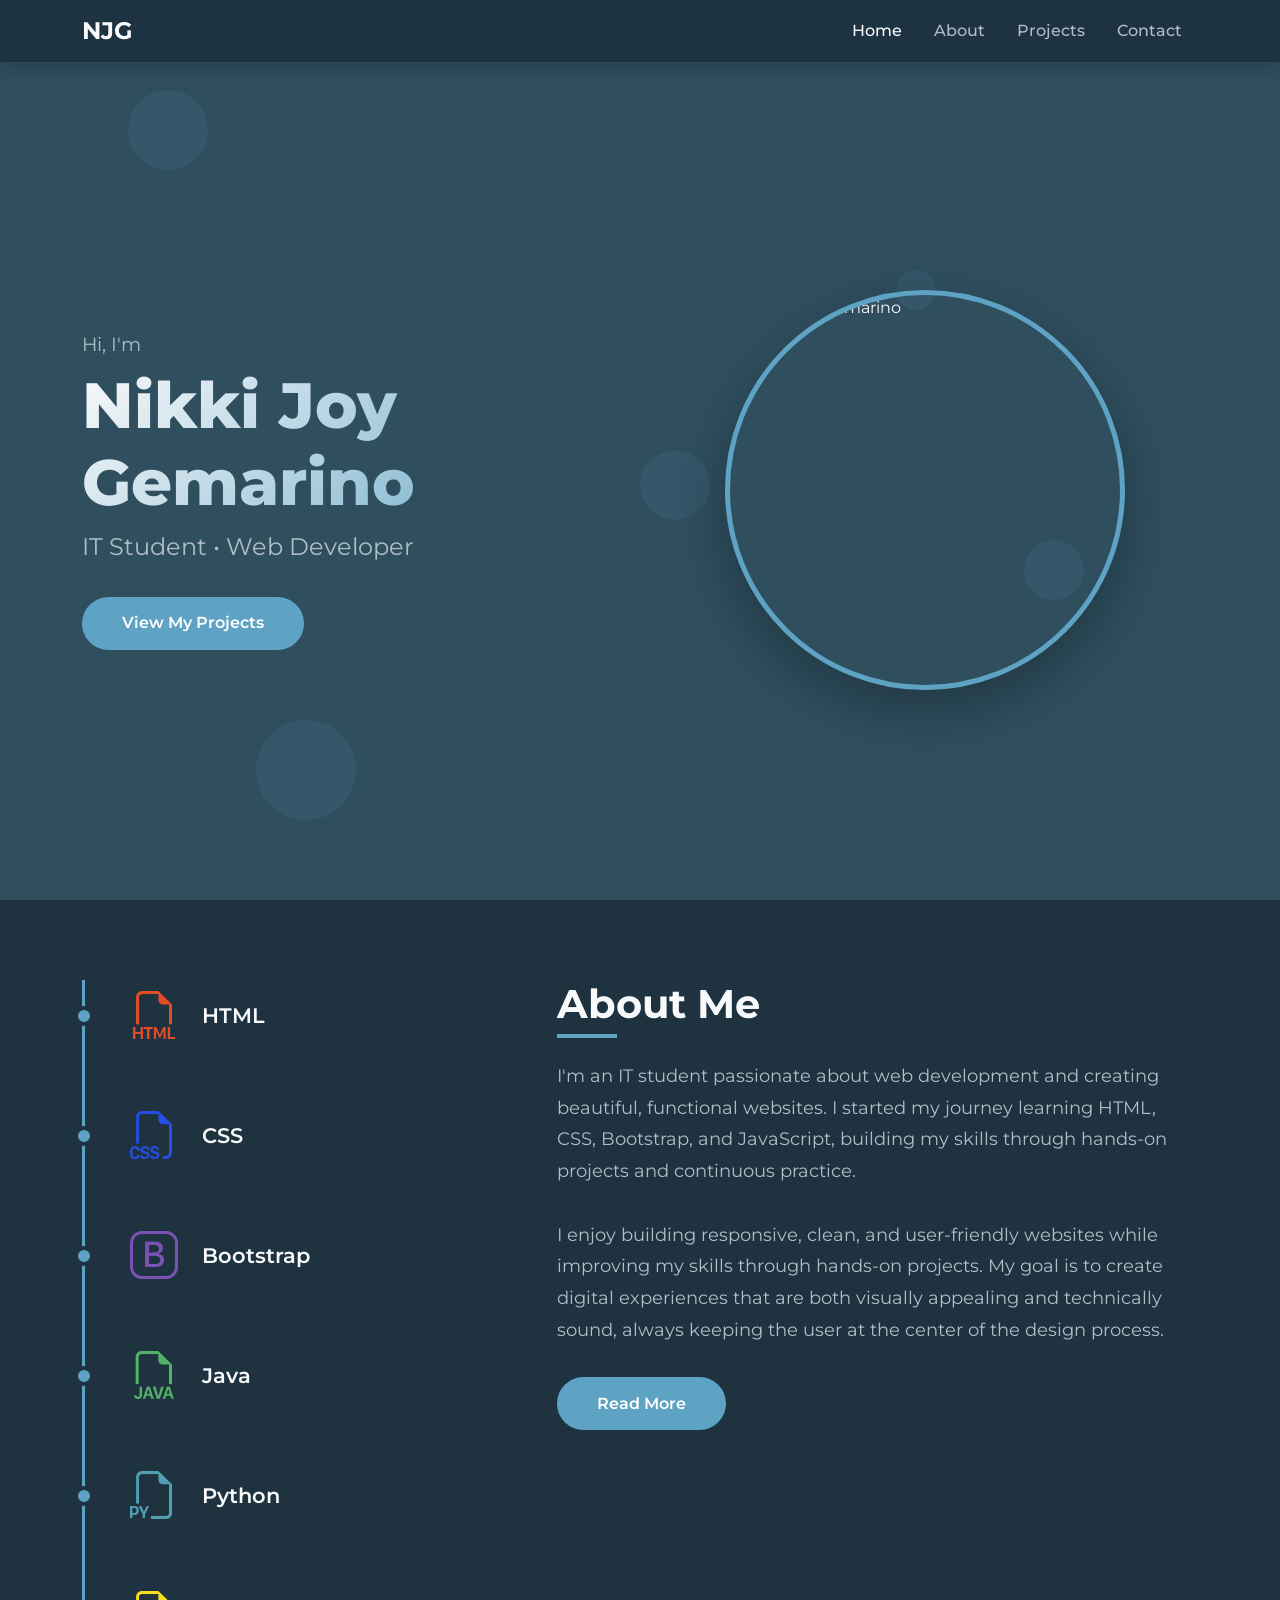
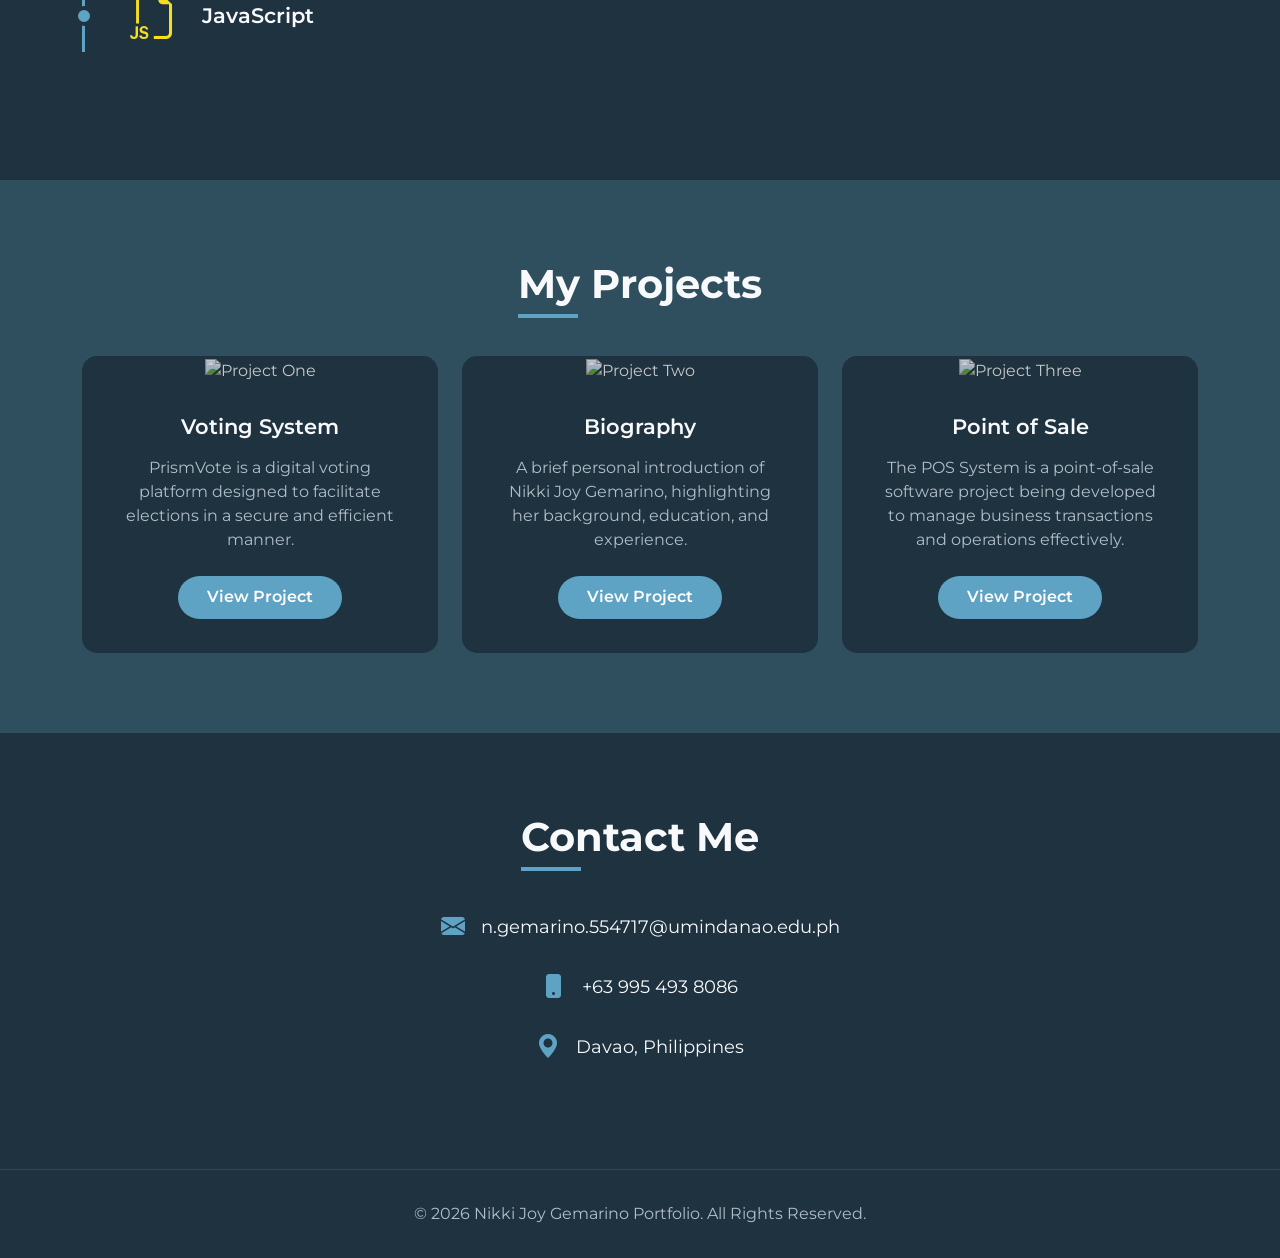
==== index.html @ 2eb65bba "Rename the file" ====
<!doctype html>
<html lang="en">
<head>
  <meta charset="utf-8">
  <meta name="viewport" content="width=device-width, initial-scale=1">
  <title>Nikki | Portfolio</title>

  <!-- Bootstrap -->
  <link href="https://cdn.jsdelivr.net/npm/bootstrap@5.3.8/dist/css/bootstrap.min.css" rel="stylesheet">
  <script defer src="https://cdn.jsdelivr.net/npm/bootstrap@5.3.8/dist/js/bootstrap.bundle.min.js"></script>

  <!-- Icons -->
  <link href="https://cdn.jsdelivr.net/npm/bootstrap-icons/font/bootstrap-icons.css" rel="stylesheet">
  
  <!-- Google Fonts -->
  <link rel="preconnect" href="https://fonts.googleapis.com">
  <link rel="preconnect" href="https://fonts.gstatic.com" crossorigin>
  <link href="https://fonts.googleapis.com/css2?family=Montserrat:wght@300;400;500;600;700;800&display=swap" rel="stylesheet">

  <!-- Custom CSS -->
  <link href="style.css" rel="stylesheet">

</head>
<body data-bs-spy="scroll" data-bs-target="#navMenu">

<!-- Background Animation -->
<div class="bg-animation">
  <div class="particle"></div>
  <div class="particle"></div>
  <div class="particle"></div>
  <div class="particle"></div>
  <div class="particle"></div>
</div>

<!-- NAVBAR -->
<nav class="navbar navbar-expand-lg navbar-dark fixed-top shadow" id="navMenu">
  <div class="container">
    <a class="navbar-brand fw-bold" href="#">NJG</a>

    <button class="navbar-toggler" type="button" data-bs-toggle="collapse" data-bs-target="#navMenuContent">
      <span class="navbar-toggler-icon"></span>
    </button>

    <div class="collapse navbar-collapse" id="navMenuContent">
      <ul class="navbar-nav ms-auto ">
        <li class="nav-item"><a class="nav-link" href="#home">Home</a></li>
        <li class="nav-item"><a class="nav-link" href="#about">About</a></li>
        <li class="nav-item"><a class="nav-link" href="#projects">Projects</a></li>
        <li class="nav-item"><a class="nav-link" href="#contact">Contact</a></li>
      </ul>
    </div>
  </div>
</nav>

<!-- HERO -->
<section id="home">
  <div class="container">
    <div class="row align-items-center">
      <div class="col-lg-6">
        <div class="hero-content">
          <p class="hero-greeting">Hi, I'm</p>
          <h1 class="hero-name">Nikki Joy Gemarino</h1>
          <p class="hero-title">IT Student • Web Developer</p>
          <a href="#projects" class="btn-custom">View My Projects</a>
        </div>
      </div>
      
      <div class="col-lg-6">
        <div class="profile-wrapper">
          <div class="profile-circle">
            <img src="https://learn-ap-southeast-1-prod-fleet02-xythos.content.blackboardcdn.com/6233468e83ad4/39639010?X-Blackboard-S3-Bucket=learn-ap-southeast-1-prod-fleet02-xythos&X-Blackboard-Expiration=1769623200000&X-Blackboard-Signature=%2B4l4igHMMms1GkfUq8K%2BusmxN7fgnIKxs97R7xv%2BhDA%3D&X-Blackboard-Client-Id=525556&X-Blackboard-S3-Region=ap-southeast-1&response-cache-control=private%2C%20max-age%3D21600&response-content-disposition=inline%3B%20filename%2A%3DUTF-8%27%27IMG_4154.jpeg&response-content-type=image%2Fjpeg&X-Amz-Security-Token=IQoJb3JpZ2luX2VjEKP%2F%2F%2F%2F%2F%2F%2F%2F%2F%2FwEaDmFwLXNvdXRoZWFzdC0xIkcwRQIgBCYXW36kNBpGkzFs9xh52zS1irMYRmY0125n3VSyLV4CIQCKD7Gx3OWaC9a594k3XShhMOBL4tq4uD37JYNU0U0GsCrCBQhsEAQaDDYzNTU2NzkyNDE4MyIMNTBemojm2w6F%2B4ygKp8FY%2BtdoU%2BTtRRd%2B9PbSErAC99tX12b26%2B%2FMj8WmpdVsDYxFUSdi%2B%2BjC%2FLHzDwPbQ6FpcLWR7cUszIkXG2ynaXH%2BxMxp%2FG9355EgiRJNpNJs5A56qVloWHvKl1NephiWa8oWiZYoHaqpzytpw2hxjkcxABwYE32DZARJfTS24NNesI%2FxST%2FTVy7ys%2F33rJJGwWpMpCY2LgVS3JoHP2q%2BVQ5d19%2FdOcKn9G64oaBNdM%2FamQq%2F%2FO7NBKAYli339q868nKdgj39cZjWjEYNoujlsXzrfCeJzrr1zKMjmyNbvFWBULYCkxnS5NFUbgxg%2FFdw8LstjFfHwb2YMUFZFhXqw9Ih3gzRR%2F2Fo08aEy8tA7FMEv1dKcz%2FhEzDrqQi23p%2BNuPp4RPwjfsCKDFrh1UsrcEqiJ0W7kEvQ2ivxMjOy1AZpbXIfTFTmHISAqvO0y8QDJXdOAkzf2p8N22Doe7oEgJPcdmV%2F7920yEhfSDRM809CcB4ve%2BtS1tiqoAcV7Uf3KfmOEzh4SGhtEh7g87d6dVr2qaNxjNn9aGwALGClhi4akjHX9Gy2wnKcdRY5OZwoRIdZ4ZFmF3Iq7ShX4nDDliM%2BF6b1WIYsx1i8P6OSByAL0CmUoRxf4PXZv%2BG%2BVKcIpfysP8pj0CgdQDbfgDoPYdyxpG849wMlmJX4%2Bqr8c142S3bcM9MK%2FRUESmuLM26AenBMq8QRGtcuW4sJVCg47tonYQeQKZaHlJ9nu01cIbQWtXHmEVjKMl6WGecCQ%2Fbb9FRGaXS6IcxjJykGQs3SA0OQQdEJz98GeAy9NQRRG2dyZVH1dJ5kd0zjNBrrSTbpWw5COISwSHRqhZYbVMllWTQB2gmMbU%2BO%2BWf7MQnDkZdbEuyj4lTApz5XZr0h%2Biv6ww7eHnywY6sQEvJIK%2BsU%2F8UxCZ%2F3j7vNUKdbHWPJ4igRwgZqaiiy14KRiSCkCPN%2B0VgNwiry%2BC03ZwpLYb%2BbUoUhxKvsMFVXSV0Qfhm0Ks1YTu7lI0AdTtJuV5tdjt07BsGydUgLpVpJtfvErl7BfYnG4N8%2BfifbQteLWXH5h6iCkTwEiMOOLlhLVoMl8gCOrOlis117cFZD7OT75DMe7MMzEbz%2FsQe0JJXBxjJ%2FGr9SEcx2I9mORflbo%3D&X-Amz-Algorithm=AWS4-HMAC-SHA256&X-Amz-Date=20260128T120000Z&X-Amz-SignedHeaders=host&X-Amz-Expires=21600&X-Amz-Credential=ASIAZH6WM4PL32W5HGU5%2F20260128%2Fap-southeast-1%2Fs3%2Faws4_request&X-Amz-Signature=5d0a7135dc58b1d2e4187230375ead0e132be303cd3e54fbffc3867d4baa67be" alt="Nikki Joy Gemarino">
          </div>
        </div>
      </div>
    </div>
  </div>
</section>

<!-- ABOUT -->
<section id="about">
  <div class="container">
    <div class="row">
      <div class="col-lg-5 mb-5 mb-lg-0">
        <div class="skills-timeline">
          <div class="timeline-line"></div>
          
          <div class="skill-item">
            <div class="skill-dot"></div>
            <i class="bi bi-filetype-html skill-icon" style="color: #e34c26;"></i>
            <div class="skill-info">
              <h5>HTML</h5>
            </div>
          </div>
          
          <div class="skill-item">
            <div class="skill-dot"></div>
            <i class="bi bi-filetype-css skill-icon" style="color: #264de4;"></i>
            <div class="skill-info">
              <h5>CSS</h5>
            </div>
          </div>
          
          <div class="skill-item">
            <div class="skill-dot"></div>
            <i class="bi bi-bootstrap skill-icon" style="color: #7952b3;"></i>
            <div class="skill-info">
              <h5>Bootstrap</h5>
            </div>
          </div>

          <div class="skill-item">
            <div class="skill-dot"></div>
            <i class="bi bi-filetype-java skill-icon" style="color: #52b367;"></i>
            <div class="skill-info">
              <h5>Java</h5>
            </div>
          </div>

          <div class="skill-item">
            <div class="skill-dot"></div>
            <i class="bi bi-filetype-py skill-icon" style="color: #529eb3;"></i>
            <div class="skill-info">
              <h5>Python</h5>
            </div>
          </div>
          
          <div class="skill-item">
            <div class="skill-dot"></div>
            <i class="bi bi-filetype-js skill-icon" style="color: #f7df1e;"></i>
            <div class="skill-info">
              <h5>JavaScript</h5>
            </div>
          </div>
        </div>
      </div>
      
      <div class="col-lg-7">
        <h2 class="section-title">About Me</h2>
        <p class="about-text">
          I'm an IT student passionate about web development and creating beautiful, functional websites. 
          I started my journey learning HTML, CSS, Bootstrap, and JavaScript, building my skills through 
          hands-on projects and continuous practice.
        </p>
        <p class="about-text">
          I enjoy building responsive, clean, and user-friendly websites while improving my skills 
          through hands-on projects. My goal is to create digital experiences that are both visually 
          appealing and technically sound, always keeping the user at the center of the design process.
        </p>
        <a href="Biography.html" class="btn-custom">Read More</a>
      </div>
    </div>
  </div>
</section>

<!-- PROJECTS -->
<section id="projects">
  <div class="container text-center">
    <h2 class="section-title mb-5">My Projects</h2>

    <div class="row g-4">
      <div class="col-md-4">
        <div class="project-card">
          <img src="https://tse4.mm.bing.net/th/id/OIP.7CyRllsdij2WZV-hFSzbAwHaEK?w=1280&h=720&rs=1&pid=ImgDetMain&o=7&rm=3" class="card-img-top" alt="Project One">
          <div class="card-body">
            <h5 class="card-title">Voting System</h5>
            <p class="card-text">PrismVote is a digital voting platform designed to facilitate elections in a secure and efficient manner.</p>
            <a href="#" class="btn-project">View Project</a>
          </div>
        </div>
      </div>

      <div class="col-md-4">
        <div class="project-card">
          <img src="https://blog-cdn.reedsy.com/directories/admin/content_upgrade/125/large_31587190a517b31ea056c8135518027a.jpg" class="card-img-top" alt="Project Two">
          <div class="card-body">
            <h5 class="card-title">Biography</h5>
            <p class="card-text">A brief personal introduction of Nikki Joy Gemarino, highlighting her background, education, and experience.</p>
            <a href="#" class="btn-project">View Project</a>
          </div>
        </div>
      </div>

      <div class="col-md-4">
        <div class="project-card">
          <img src="https://venture-lab.org/wp-content/uploads/2019/12/Best-POS-point-of-sale-software.png" class="card-img-top" alt="Project Three">
          <div class="card-body">
            <h5 class="card-title">Point of Sale</h5>
            <p class="card-text">The POS System is a point-of-sale software project being developed to manage business transactions and operations effectively.</p>
            <a href="#" class="btn-project">View Project</a>
          </div>
        </div>
      </div>
    </div>
  </div>
</section>

<!-- CONTACT -->
<section id="contact">
  <div class="container text-center">
    <h2 class="section-title mb-5">Contact Me</h2>
    
    <div class="contact-item">
      <i class="bi bi-envelope-fill"></i>
      <span>n.gemarino.554717@umindanao.edu.ph</span>
    </div>
    
    <div class="contact-item">
      <i class="bi bi-phone-fill"></i>
      <span>+63 995 493 8086</span>
    </div>
    
    <div class="contact-item">
      <i class="bi bi-geo-alt-fill"></i>
      <span>Davao, Philippines</span>
    </div>
  </div>
</section>

<!-- FOOTER -->
<footer>
  <p class="mb-0">© 2026 Nikki Joy Gemarino Portfolio. All Rights Reserved.</p>
</footer>

<script>
  // Smooth scroll for anchor links
  document.querySelectorAll('a[href^="#"]').forEach(anchor => {
    anchor.addEventListener('click', function (e) {
      e.preventDefault();
      const target = document.querySelector(this.getAttribute('href'));
      if (target) {
        const offsetTop = target.offsetTop - 70;
        window.scrollTo({
          top: offsetTop,
          behavior: 'smooth'
        });
      }
    });
  });

  // Active nav link on scroll
  window.addEventListener('scroll', () => {
    let current = '';
    const sections = document.querySelectorAll('section');
    const navLinks = document.querySelectorAll('.nav-link');

    sections.forEach(section => {
      const sectionTop = section.offsetTop;
      if (scrollY >= (sectionTop - 100)) {
        current = section.getAttribute('id');
      }
    });

    navLinks.forEach(link => {
      link.classList.remove('active');
      if (link.getAttribute('href').slice(1) === current) {
        link.classList.add('active');
      }
    });
  });
</script>

</body>
</html>
---- style.css ----
/* ==========================================
   PORTFOLIO STYLES
   ========================================== */

/* CSS Variables */
:root {
  --slategray: #2f4f5f;
  --slategray-light: #3d6378;
  --slategray-dark: #1e3240;
  --accent: #5fa3c4;
  --text-light: #f8f9fa;
  --text-muted: #b0bec5;
}

/* Reset & Base Styles */
* {
  margin: 0;
  padding: 0;
  box-sizing: border-box;
}

body {
  font-family: 'Montserrat', sans-serif;
  background: var(--slategray);
  color: var(--text-light);
  overflow-x: hidden;
}

html {
  scroll-behavior: smooth;
}

/* ==========================================
   ANIMATED BACKGROUND
   ========================================== */

.bg-animation {
  position: fixed;
  top: 0;
  left: 0;
  width: 100%;
  height: 100%;
  z-index: 0;
  pointer-events: none;
  overflow: hidden;
}

.particle {
  position: absolute;
  background: rgba(95, 163, 196, 0.1);
  border-radius: 50%;
  animation: float 15s infinite ease-in-out;
}

.particle:nth-child(1) { 
  width: 80px; 
  height: 80px; 
  top: 10%; 
  left: 10%; 
  animation-delay: 0s; 
}

.particle:nth-child(2) { 
  width: 60px; 
  height: 60px; 
  top: 60%; 
  left: 80%; 
  animation-delay: 2s; 
}

.particle:nth-child(3) { 
  width: 100px; 
  height: 100px; 
  top: 80%; 
  left: 20%; 
  animation-delay: 4s; 
}

.particle:nth-child(4) { 
  width: 40px; 
  height: 40px; 
  top: 30%; 
  left: 70%; 
  animation-delay: 1s; 
}

.particle:nth-child(5) { 
  width: 70px; 
  height: 70px; 
  top: 50%; 
  left: 50%; 
  animation-delay: 3s; 
}

@keyframes float {
  0%, 100% { 
    transform: translateY(0) rotate(0deg); 
  }
  50% { 
    transform: translateY(-50px) rotate(180deg); 
  }
}

/* ==========================================
   NAVBAR
   ========================================== */

.navbar {
  background: rgba(30, 50, 64, 0.95) !important;
  backdrop-filter: blur(10px);
  border-bottom: 1px solid rgba(255, 255, 255, 0.1);
  transition: all 0.3s ease;
  z-index: 1000;
}

.navbar-brand {
  font-weight: 700;
  font-size: 1.5rem;
  color: var(--text-light) !important;
  transition: transform 0.3s ease;
}

.navbar-brand:hover {
  transform: scale(1.05);
}

.nav-link {
  color: var(--text-muted) !important;
  font-weight: 500;
  margin: 0 0.5rem;
  transition: all 0.3s ease;
  position: relative;
}

.nav-link:hover,
.nav-link.active {
  color: var(--text-light) !important;
}

.nav-link::after {
  content: '';
  position: absolute;
  bottom: -5px;
  left: 50%;
  transform: translateX(-50%) scaleX(0);
  width: 30px;
  height: 2px;
  background: var(--accent);
  transition: transform 0.3s ease;
}

.nav-link:hover::after {
  transform: translateX(-50%) scaleX(1);
}

/* ==========================================
   HERO SECTION
   ========================================== */

#home {
  min-height: 100vh;
  display: flex;
  align-items: center;
  position: relative;
  padding-top: 80px;
}

.hero-content {
  position: relative;
  z-index: 2;
  animation: fadeInLeft 1s ease;
}

.hero-greeting {
  font-size: 1.2rem;
  color: var(--text-muted);
  margin-bottom: 0.5rem;
  font-weight: 400;
}

.hero-name {
  font-size: 4rem;
  font-weight: 800;
  margin-bottom: 0.5rem;
  background: linear-gradient(135deg, var(--text-light) 0%, var(--accent) 100%);
  -webkit-background-clip: text;
  -webkit-text-fill-color: transparent;
  background-clip: text;
}

.hero-title {
  font-size: 1.5rem;
  color: var(--text-muted);
  margin-bottom: 2rem;
  font-weight: 400;
}

.btn-custom {
  background: var(--accent);
  color: white;
  padding: 0.9rem 2.5rem;
  border: none;
  font-weight: 600;
  transition: all 0.3s ease;
  border-radius: 50px;
  text-decoration: none;
  display: inline-block;
}

.btn-custom:hover {
  background: var(--slategray-light);
  transform: translateY(-3px);
  box-shadow: 0 10px 25px rgba(95, 163, 196, 0.3);
  color: white;
}

/* Profile Image Circle */
.profile-wrapper {
  position: relative;
  animation: fadeInRight 1s ease;
  display: flex;
  justify-content: center;
  align-items: center;
}

.profile-circle {
  width: 400px;
  height: 400px;
  border-radius: 50%;
  overflow: hidden;
  position: relative;
  border: 5px solid var(--accent);
  box-shadow: 0 20px 60px rgba(0, 0, 0, 0.3);
  animation: pulse 3s infinite ease-in-out;
}

.profile-circle img {
  width: 100%;
  height: 100%;
  object-fit: cover;
  transition: transform 0.5s ease;
}

.profile-circle:hover img {
  transform: scale(1.1);
}

@keyframes pulse {
  0%, 100% { 
    box-shadow: 0 20px 60px rgba(95, 163, 196, 0.3); 
  }
  50% { 
    box-shadow: 0 20px 80px rgba(95, 163, 196, 0.5); 
  }
}

/* ==========================================
   ABOUT SECTION
   ========================================== */

#about {
  background: var(--slategray-dark);
  position: relative;
  z-index: 1;
  padding: 5rem 0;
}

.section-title {
  font-size: 2.5rem;
  font-weight: 700;
  margin-bottom: 2rem;
  position: relative;
  display: inline-block;
}

.section-title::after {
  content: '';
  position: absolute;
  bottom: -10px;
  left: 0;
  width: 60px;
  height: 4px;
  background: var(--accent);
  animation: slideIn 1s ease;
}

@keyframes slideIn {
  from { width: 0; }
  to { width: 60px; }
}

/* Skills Timeline */
.skills-timeline {
  position: relative;
  padding-left: 3rem;
}

.timeline-line {
  position: absolute;
  left: 0;
  top: 0;
  width: 3px;
  height: 100%;
  background: var(--accent);
  animation: growLine 2s ease;
}

@keyframes growLine {
  from { height: 0; }
  to { height: 100%; }
}

.skill-item {
  display: flex;
  align-items: center;
  margin-bottom: 3rem;
  opacity: 0;
  animation: fadeInUp 0.8s ease forwards;
  position: relative;
}

.skill-item:nth-child(1) { animation-delay: 0.2s; }
.skill-item:nth-child(2) { animation-delay: 0.4s; }
.skill-item:nth-child(3) { animation-delay: 0.6s; }
.skill-item:nth-child(4) { animation-delay: 0.8s; }

.skill-dot {
  width: 20px;
  height: 20px;
  background: var(--accent);
  border-radius: 50%;
  position: absolute;
  left: -3.5rem;
  border: 4px solid var(--slategray-dark);
  animation: dotPulse 2s infinite;
}

@keyframes dotPulse {
  0%, 100% { transform: scale(1); }
  50% { transform: scale(1.2); }
}

.skill-icon {
  font-size: 3rem;
  margin-right: 1.5rem;
  transition: transform 0.3s ease;
}

.skill-item:hover .skill-icon {
  transform: rotate(360deg);
}

.skill-info h5 {
  font-size: 1.3rem;
  font-weight: 600;
  margin-bottom: 0;
}

.about-text {
  font-size: 1.1rem;
  line-height: 1.8;
  color: var(--text-muted);
  margin-bottom: 2rem;
  animation: fadeIn 1.5s ease;
}

@keyframes fadeIn {
  from { opacity: 0; }
  to { opacity: 1; }
}

/* ==========================================
   PROJECTS SECTION
   ========================================== */

#projects {
  padding: 5rem 0;
  position: relative;
  z-index: 1;
}

.project-card {
  background: var(--slategray-dark);
  border-radius: 15px;
  overflow: hidden;
  transition: all 0.4s ease;
  border: 2px solid transparent;
  height: 100%;
  opacity: 0;
  transform: translateY(30px);
  animation: fadeInUp 0.8s ease forwards;
}

.row .col-md-4:nth-child(1) .project-card { 
  animation-delay: 0.1s; 
}

.row .col-md-4:nth-child(2) .project-card { 
  animation-delay: 0.3s; 
}

.row .col-md-4:nth-child(3) .project-card { 
  animation-delay: 0.5s; 
}

.project-card:hover {
  transform: translateY(-15px) scale(1.02);
  border-color: var(--accent);
  box-shadow: 0 25px 50px rgba(0, 0, 0, 0.4);
}

.project-card img {
  width: 100%;
  height: 250px;
  object-fit: cover;
  transition: transform 0.5s ease;
  filter: brightness(0.8);
}

.project-card:hover img {
  transform: scale(1.1);
  filter: brightness(1);
}

.project-card .card-body {
  padding: 2rem;
}

.project-card .card-title {
  font-weight: 600;
  font-size: 1.3rem;
  margin-bottom: 1rem;
  color: var(--text-light);
}

.project-card .card-text {
  color: var(--text-muted);
  margin-bottom: 1.5rem;
}

.btn-project {
  background: var(--accent);
  color: white;
  padding: 0.6rem 1.8rem;
  font-weight: 600;
  border: none;
  border-radius: 25px;
  transition: all 0.3s ease;
  text-decoration: none;
  display: inline-block;
}

.btn-project:hover {
  background: var(--slategray-light);
  transform: translateX(5px);
  color: white;
}

/* ==========================================
   CONTACT SECTION
   ========================================== */

#contact {
  background: var(--slategray-dark);
  padding: 5rem 0;
  position: relative;
  z-index: 1;
}

.contact-item {
  display: flex;
  align-items: center;
  justify-content: center;
  gap: 1rem;
  font-size: 1.1rem;
  margin-bottom: 1.5rem;
  transition: transform 0.3s ease;
}

.contact-item:hover {
  transform: translateX(10px);
}

.contact-item i {
  color: var(--accent);
  font-size: 1.5rem;
}

/* ==========================================
   FOOTER
   ========================================== */

footer {
  background: var(--slategray-dark);
  border-top: 1px solid rgba(255, 255, 255, 0.1);
  padding: 2rem 0;
  text-align: center;
  color: var(--text-muted);
}

/* ==========================================
   ANIMATIONS
   ========================================== */

@keyframes fadeInUp {
  from {
    opacity: 0;
    transform: translateY(30px);
  }
  to {
    opacity: 1;
    transform: translateY(0);
  }
}

@keyframes fadeInLeft {
  from {
    opacity: 0;
    transform: translateX(-30px);
  }
  to {
    opacity: 1;
    transform: translateX(0);
  }
}

@keyframes fadeInRight {
  from {
    opacity: 0;
    transform: translateX(30px);
  }
  to {
    opacity: 1;
    transform: translateX(0);
  }
}

/* ==========================================
   RESPONSIVE DESIGN
   ========================================== */

@media (max-width: 991px) {
  .hero-name {
    font-size: 3rem;
  }
  
  .profile-circle {
    width: 300px;
    height: 300px;
    margin: 2rem auto;
  }
  
  .skills-timeline {
    padding-left: 2rem;
  }
}

@media (max-width: 768px) {
  .hero-name {
    font-size: 2.5rem;
  }
  
  .profile-circle {
    width: 250px;
    height: 250px;
  }
}

/* ==========================================
   MY BIOGRAPHY
   ========================================== */
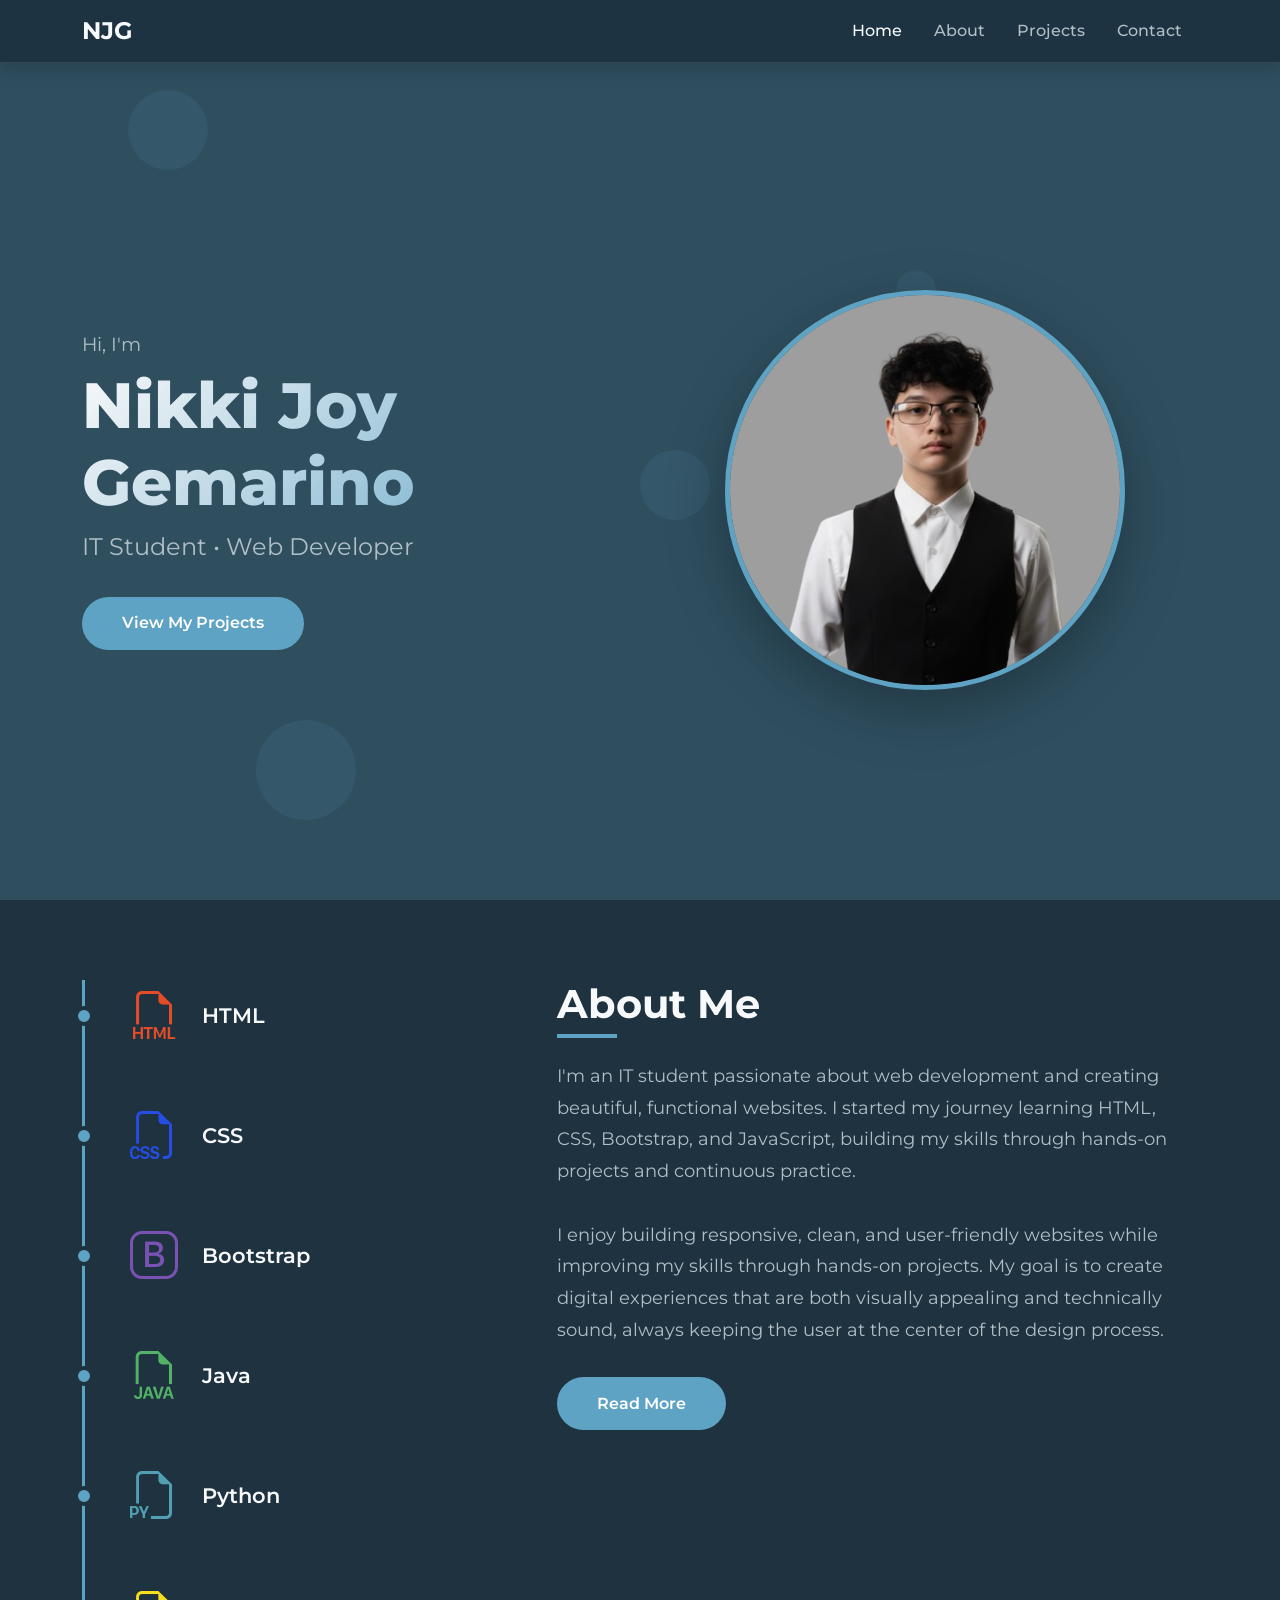
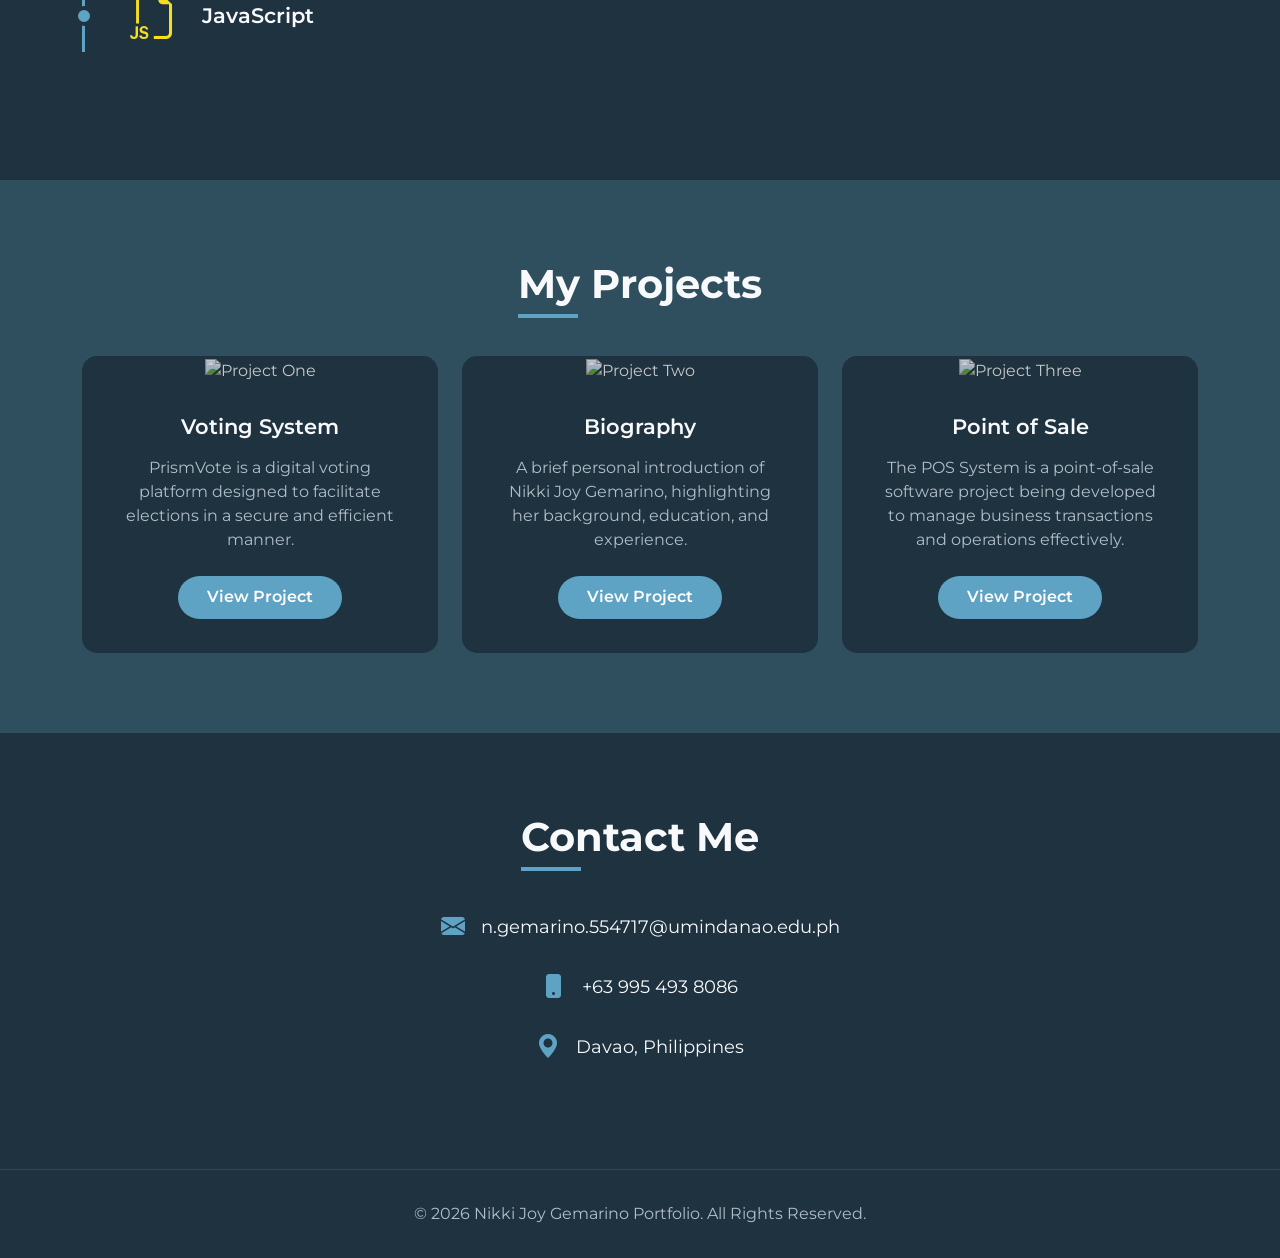
==== commit e8613405: "profile link updated" ====
--- a/index.html
+++ b/index.html
@@ -68,7 +68,7 @@
       <div class="col-lg-6">
         <div class="profile-wrapper">
           <div class="profile-circle">
-            <img src="https://learn-ap-southeast-1-prod-fleet02-xythos.content.blackboardcdn.com/6233468e83ad4/39639010?X-Blackboard-S3-Bucket=learn-ap-southeast-1-prod-fleet02-xythos&X-Blackboard-Expiration=1769623200000&X-Blackboard-Signature=%2B4l4igHMMms1GkfUq8K%2BusmxN7fgnIKxs97R7xv%2BhDA%3D&X-Blackboard-Client-Id=525556&X-Blackboard-S3-Region=ap-southeast-1&response-cache-control=private%2C%20max-age%3D21600&response-content-disposition=inline%3B%20filename%2A%3DUTF-8%27%27IMG_4154.jpeg&response-content-type=image%2Fjpeg&X-Amz-Security-Token=IQoJb3JpZ2luX2VjEKP%2F%2F%2F%2F%2F%2F%2F%2F%2F%2FwEaDmFwLXNvdXRoZWFzdC0xIkcwRQIgBCYXW36kNBpGkzFs9xh52zS1irMYRmY0125n3VSyLV4CIQCKD7Gx3OWaC9a594k3XShhMOBL4tq4uD37JYNU0U0GsCrCBQhsEAQaDDYzNTU2NzkyNDE4MyIMNTBemojm2w6F%2B4ygKp8FY%2BtdoU%2BTtRRd%2B9PbSErAC99tX12b26%2B%2FMj8WmpdVsDYxFUSdi%2B%2BjC%2FLHzDwPbQ6FpcLWR7cUszIkXG2ynaXH%2BxMxp%2FG9355EgiRJNpNJs5A56qVloWHvKl1NephiWa8oWiZYoHaqpzytpw2hxjkcxABwYE32DZARJfTS24NNesI%2FxST%2FTVy7ys%2F33rJJGwWpMpCY2LgVS3JoHP2q%2BVQ5d19%2FdOcKn9G64oaBNdM%2FamQq%2F%2FO7NBKAYli339q868nKdgj39cZjWjEYNoujlsXzrfCeJzrr1zKMjmyNbvFWBULYCkxnS5NFUbgxg%2FFdw8LstjFfHwb2YMUFZFhXqw9Ih3gzRR%2F2Fo08aEy8tA7FMEv1dKcz%2FhEzDrqQi23p%2BNuPp4RPwjfsCKDFrh1UsrcEqiJ0W7kEvQ2ivxMjOy1AZpbXIfTFTmHISAqvO0y8QDJXdOAkzf2p8N22Doe7oEgJPcdmV%2F7920yEhfSDRM809CcB4ve%2BtS1tiqoAcV7Uf3KfmOEzh4SGhtEh7g87d6dVr2qaNxjNn9aGwALGClhi4akjHX9Gy2wnKcdRY5OZwoRIdZ4ZFmF3Iq7ShX4nDDliM%2BF6b1WIYsx1i8P6OSByAL0CmUoRxf4PXZv%2BG%2BVKcIpfysP8pj0CgdQDbfgDoPYdyxpG849wMlmJX4%2Bqr8c142S3bcM9MK%2FRUESmuLM26AenBMq8QRGtcuW4sJVCg47tonYQeQKZaHlJ9nu01cIbQWtXHmEVjKMl6WGecCQ%2Fbb9FRGaXS6IcxjJykGQs3SA0OQQdEJz98GeAy9NQRRG2dyZVH1dJ5kd0zjNBrrSTbpWw5COISwSHRqhZYbVMllWTQB2gmMbU%2BO%2BWf7MQnDkZdbEuyj4lTApz5XZr0h%2Biv6ww7eHnywY6sQEvJIK%2BsU%2F8UxCZ%2F3j7vNUKdbHWPJ4igRwgZqaiiy14KRiSCkCPN%2B0VgNwiry%2BC03ZwpLYb%2BbUoUhxKvsMFVXSV0Qfhm0Ks1YTu7lI0AdTtJuV5tdjt07BsGydUgLpVpJtfvErl7BfYnG4N8%2BfifbQteLWXH5h6iCkTwEiMOOLlhLVoMl8gCOrOlis117cFZD7OT75DMe7MMzEbz%2FsQe0JJXBxjJ%2FGr9SEcx2I9mORflbo%3D&X-Amz-Algorithm=AWS4-HMAC-SHA256&X-Amz-Date=20260128T120000Z&X-Amz-SignedHeaders=host&X-Amz-Expires=21600&X-Amz-Credential=ASIAZH6WM4PL32W5HGU5%2F20260128%2Fap-southeast-1%2Fs3%2Faws4_request&X-Amz-Signature=5d0a7135dc58b1d2e4187230375ead0e132be303cd3e54fbffc3867d4baa67be" alt="Nikki Joy Gemarino">
+            <img src="/profile.png" alt="Nikki Joy Gemarino">
           </div>
         </div>
       </div>
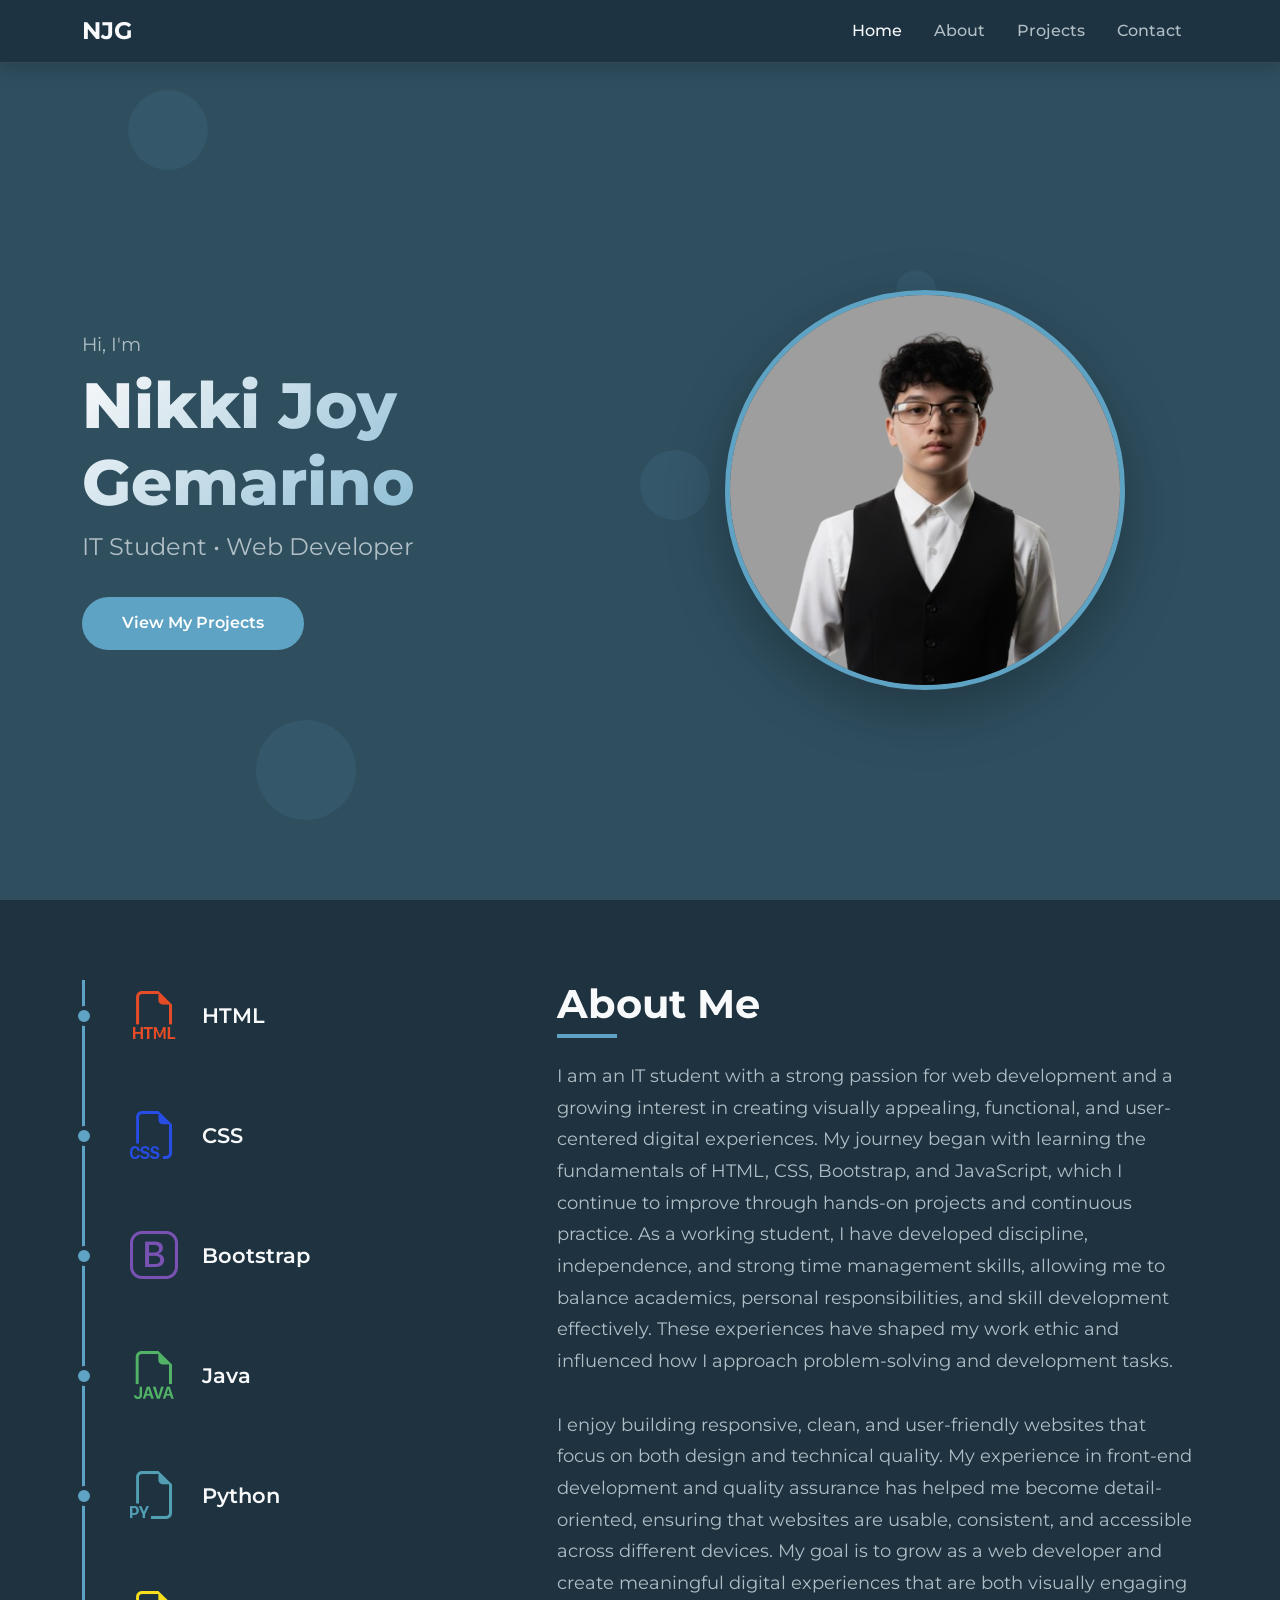
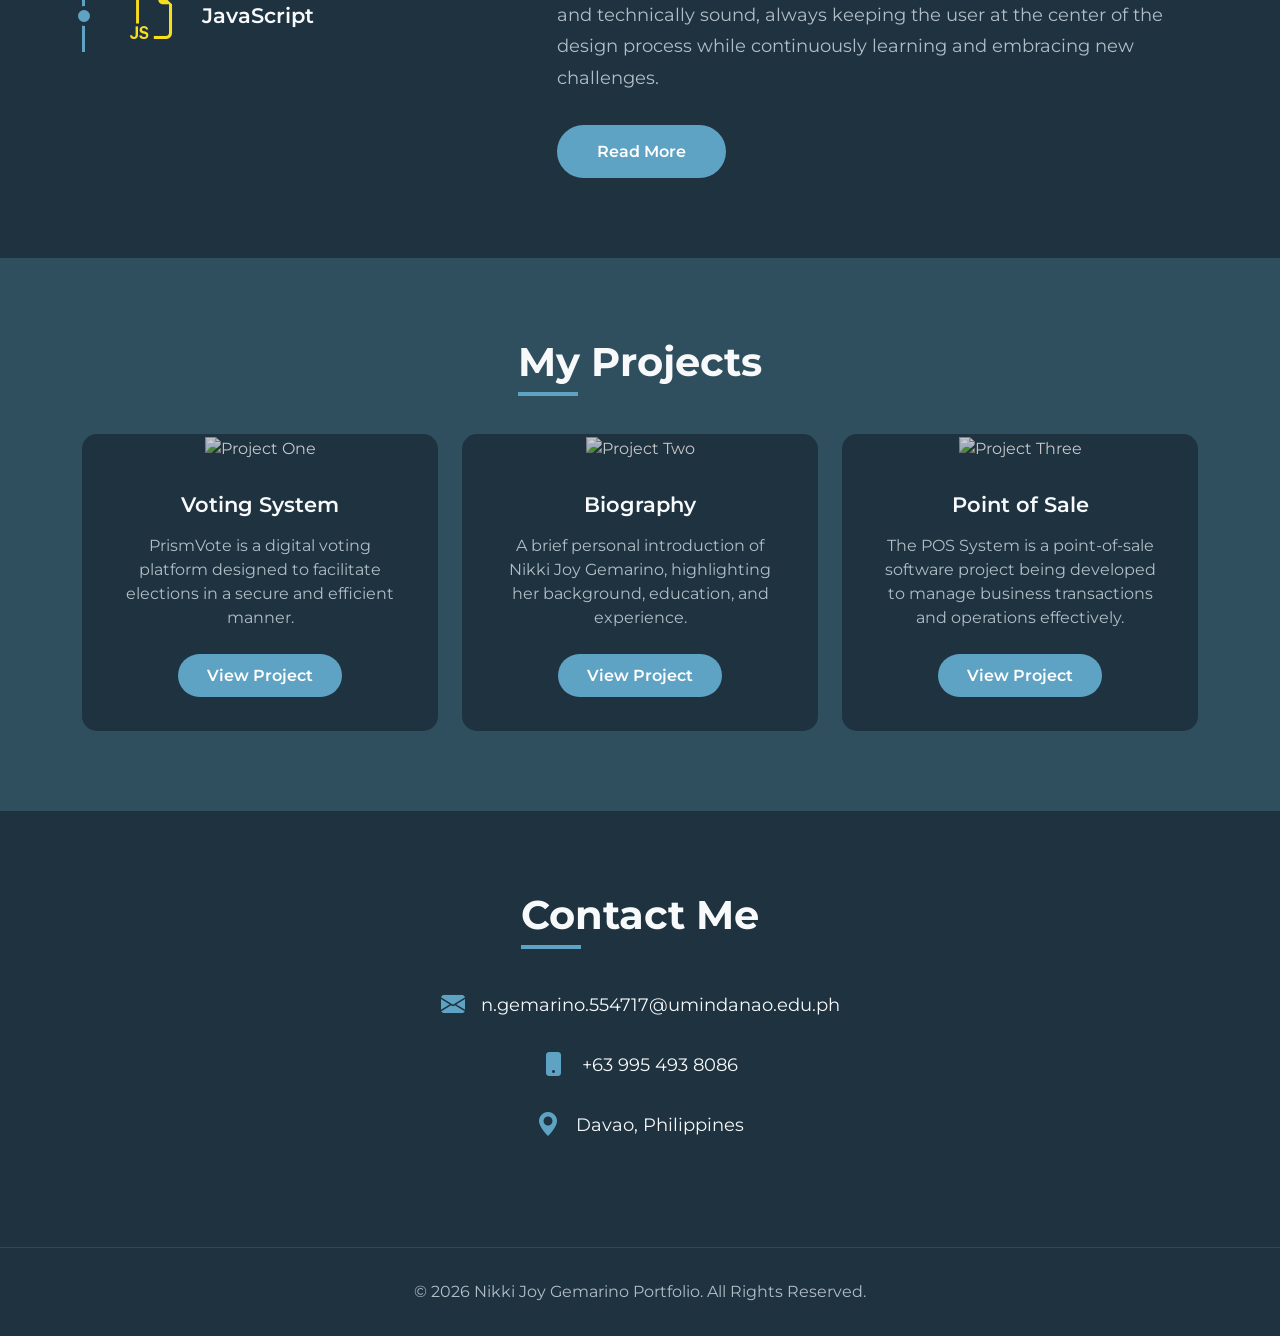
==== commit 76b48c75: "about me updated" ====
--- a/index.html
+++ b/index.html
@@ -35,7 +35,7 @@
 <!-- NAVBAR -->
 <nav class="navbar navbar-expand-lg navbar-dark fixed-top shadow" id="navMenu">
   <div class="container">
-    <a class="navbar-brand fw-bold" href="#">NJG</a>
+    <a class="navbar-brand fw-bold" href="#home">NJG</a>
 
     <button class="navbar-toggler" type="button" data-bs-toggle="collapse" data-bs-target="#navMenuContent">
       <span class="navbar-toggler-icon"></span>
@@ -137,14 +137,20 @@
       <div class="col-lg-7">
         <h2 class="section-title">About Me</h2>
         <p class="about-text">
-          I'm an IT student passionate about web development and creating beautiful, functional websites. 
-          I started my journey learning HTML, CSS, Bootstrap, and JavaScript, building my skills through 
-          hands-on projects and continuous practice.
+          I am an IT student with a strong passion for web development and a growing interest in creating 
+          visually appealing, functional, and user-centered digital experiences. My journey began with learning 
+          the fundamentals of HTML, CSS, Bootstrap, and JavaScript, which I continue to improve through hands-on 
+          projects and continuous practice. As a working student, I have developed discipline, independence, and 
+          strong time management skills, allowing me to balance academics, personal responsibilities, and skill 
+          development effectively. These experiences have shaped my work ethic and influenced how I approach 
+          problem-solving and development tasks.
         </p>
         <p class="about-text">
-          I enjoy building responsive, clean, and user-friendly websites while improving my skills 
-          through hands-on projects. My goal is to create digital experiences that are both visually 
-          appealing and technically sound, always keeping the user at the center of the design process.
+          I enjoy building responsive, clean, and user-friendly websites that focus on both design and technical 
+          quality. My experience in front-end development and quality assurance has helped me become detail-oriented, 
+          ensuring that websites are usable, consistent, and accessible across different devices. My goal is to grow 
+          as a web developer and create meaningful digital experiences that are both visually engaging and technically 
+          sound, always keeping the user at the center of the design process while continuously learning and embracing new challenges.
         </p>
         <a href="Biography.html" class="btn-custom">Read More</a>
       </div>
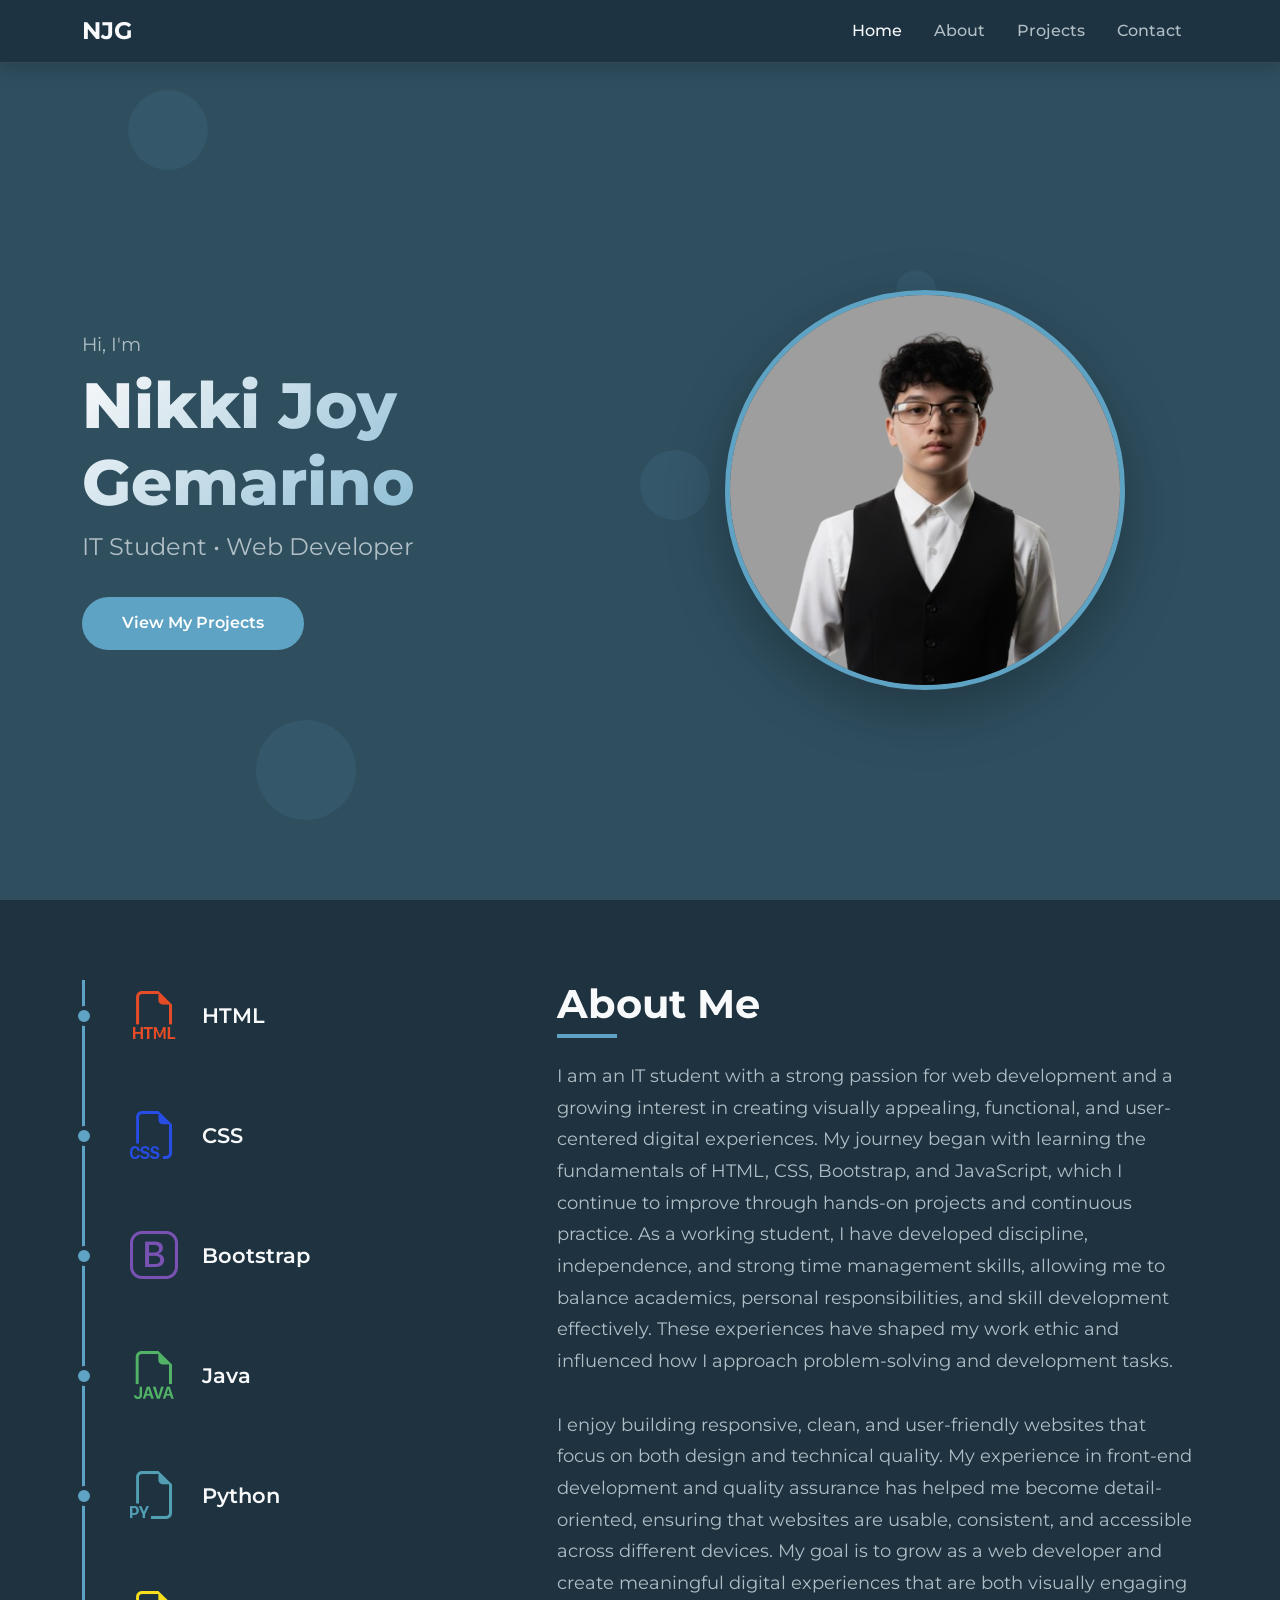
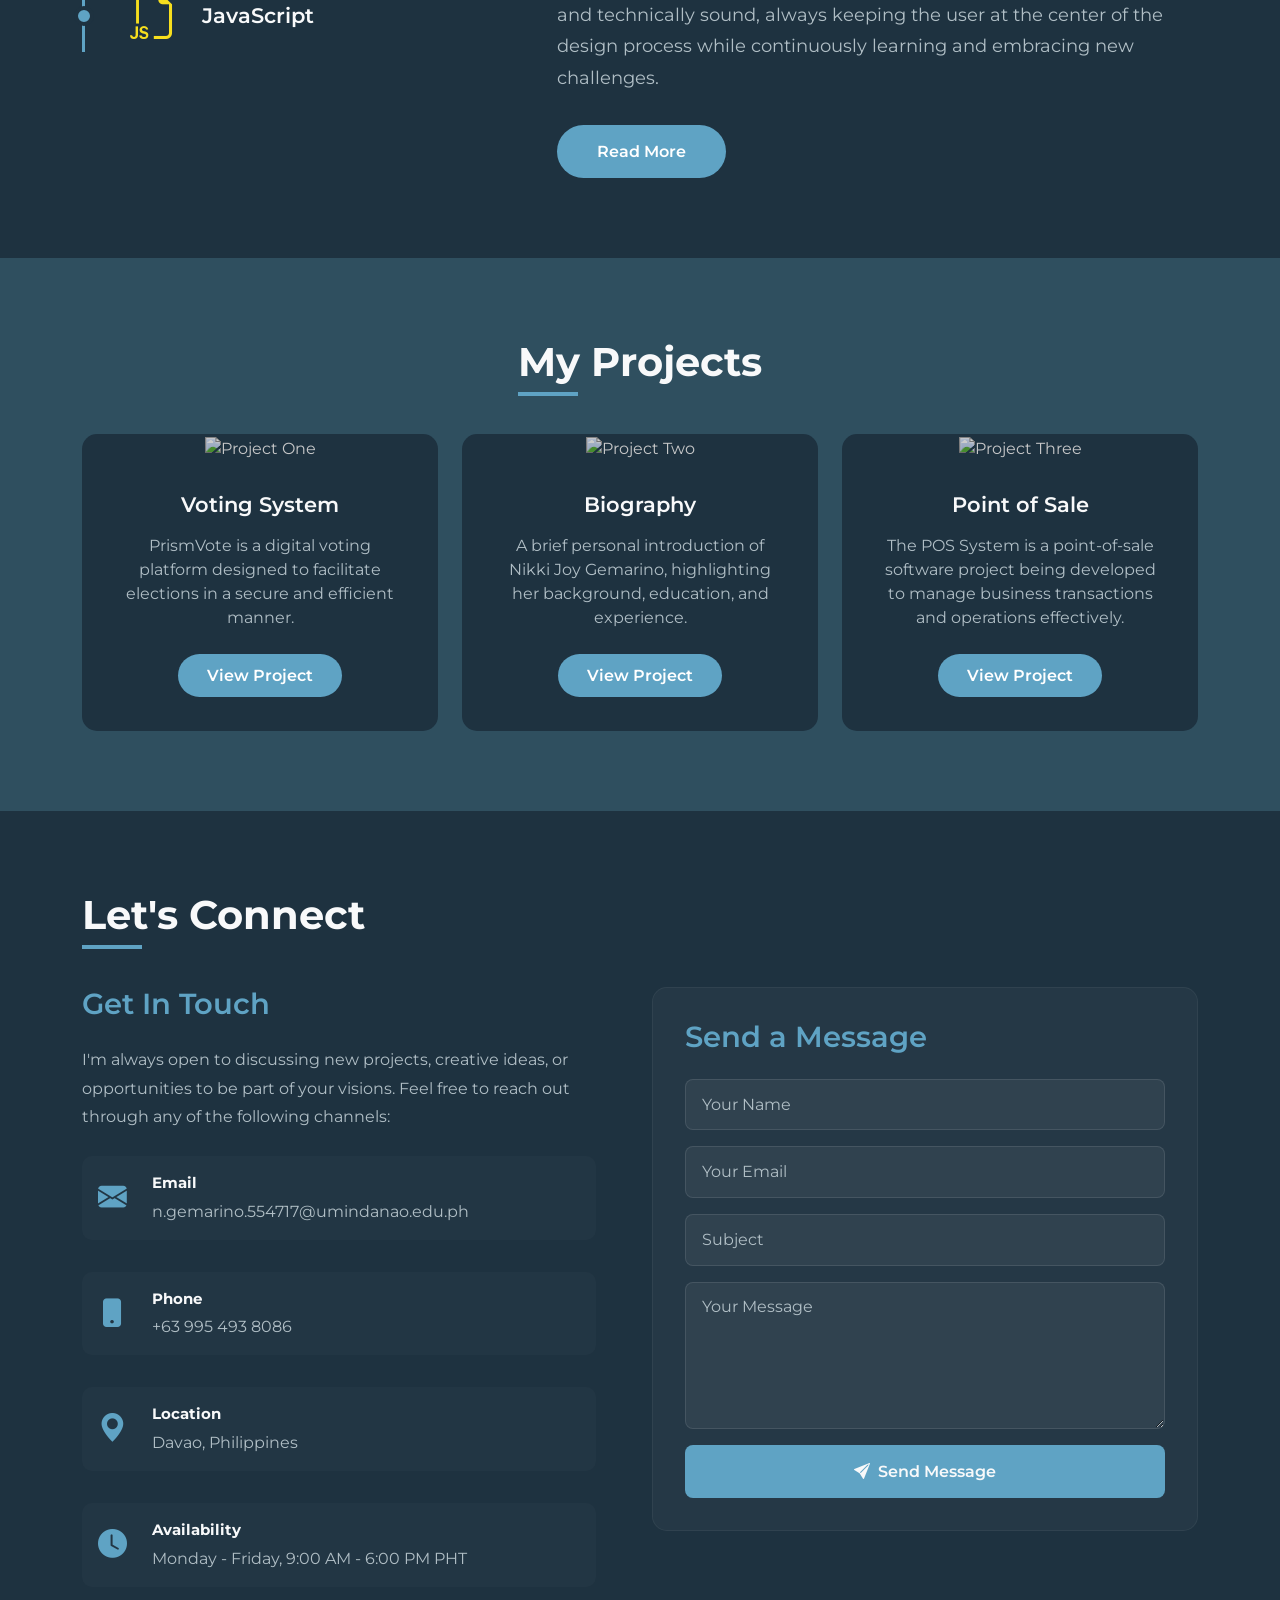
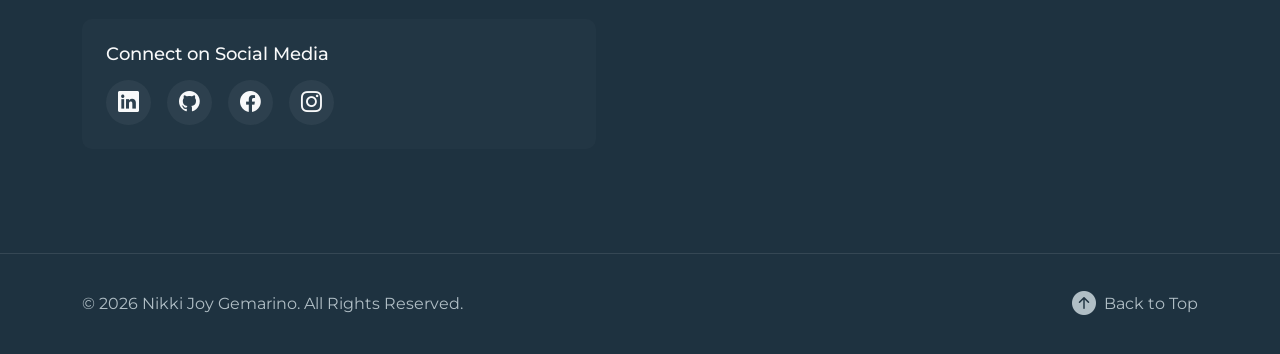
==== commit 60b96988: "contact info updated" ====
--- a/index.html
+++ b/index.html
@@ -202,29 +202,110 @@
 
 <!-- CONTACT -->
 <section id="contact">
-  <div class="container text-center">
-    <h2 class="section-title mb-5">Contact Me</h2>
+  <div class="container">
+    <h2 class="section-title mb-5 text-center">Let's Connect</h2>
     
-    <div class="contact-item">
-      <i class="bi bi-envelope-fill"></i>
-      <span>n.gemarino.554717@umindanao.edu.ph</span>
-    </div>
-    
-    <div class="contact-item">
-      <i class="bi bi-phone-fill"></i>
-      <span>+63 995 493 8086</span>
-    </div>
-    
-    <div class="contact-item">
-      <i class="bi bi-geo-alt-fill"></i>
-      <span>Davao, Philippines</span>
+    <div class="row">
+      <!-- Contact Info -->
+      <div class="col-lg-6 mb-4">
+        <div class="contact-info">
+          <h3 class="mb-4">Get In Touch</h3>
+          <p class="mb-4">I'm always open to discussing new projects, creative ideas, or opportunities to be part of your visions. Feel free to reach out through any of the following channels:</p>
+          
+          <div class="contact-item">
+            <i class="bi bi-envelope-fill"></i>
+            <div>
+              <strong>Email</strong>
+              <a href="mailto:n.gemarino.554717@umindanao.edu.ph">n.gemarino.554717@umindanao.edu.ph</a>
+            </div>
+          </div>
+          
+          <div class="contact-item">
+            <i class="bi bi-phone-fill"></i>
+            <div>
+              <strong>Phone</strong>
+              <a href="tel:+639954938086">+63 995 493 8086</a>
+            </div>
+          </div>
+          
+          <div class="contact-item">
+            <i class="bi bi-geo-alt-fill"></i>
+            <div>
+              <strong>Location</strong>
+              <span>Davao, Philippines</span>
+            </div>
+          </div>
+
+          <div class="contact-item">
+            <i class="bi bi-clock-fill"></i>
+            <div>
+              <strong>Availability</strong>
+              <span>Monday - Friday, 9:00 AM - 6:00 PM PHT</span>
+            </div>
+          </div>
+
+          <!-- Social Links -->
+          <div class="social-links mt-4">
+            <h4 class="mb-3">Connect on Social Media</h4>
+            <div class="social-icons">
+              <a href="#" class="social-icon" title="LinkedIn">
+                <i class="bi bi-linkedin"></i>
+              </a>
+              <a href="#" class="social-icon" title="GitHub">
+                <i class="bi bi-github"></i>
+              </a>
+              <a href="#" class="social-icon" title="Facebook">
+                <i class="bi bi-facebook"></i>
+              </a>
+              <a href="#" class="social-icon" title="Instagram">
+                <i class="bi bi-instagram"></i>
+              </a>
+            </div>
+          </div>
+        </div>
+      </div>
+
+      <!-- Contact Form -->
+      <div class="col-lg-6">
+        <div class="contact-form-wrapper">
+          <h3 class="mb-4">Send a Message</h3>
+          <form class="contact-form">
+            <div class="mb-3">
+              <input type="text" class="form-control" placeholder="Your Name" required>
+            </div>
+            <div class="mb-3">
+              <input type="email" class="form-control" placeholder="Your Email" required>
+            </div>
+            <div class="mb-3">
+              <input type="text" class="form-control" placeholder="Subject">
+            </div>
+            <div class="mb-3">
+              <textarea class="form-control" rows="5" placeholder="Your Message" required></textarea>
+            </div>
+            <button type="submit" class="btn btn-accent w-100">
+              <i class="bi bi-send-fill me-2"></i>Send Message
+            </button>
+          </form>
+        </div>
+      </div>
     </div>
   </div>
 </section>
 
 <!-- FOOTER -->
 <footer>
-  <p class="mb-0">© 2026 Nikki Joy Gemarino Portfolio. All Rights Reserved.</p>
+  <div class="container">
+    <div class="row align-items-center">
+      <div class="col-md-6 text-center text-md-start mb-3 mb-md-0">
+        <p class="mb-0">© 2026 Nikki Joy Gemarino. All Rights Reserved.</p>
+      </div>
+      <div class="col-md-6 text-center text-md-end">
+        <a href="#home" class="back-to-top">
+          <i class="bi bi-arrow-up-circle-fill"></i> Back to Top
+        </a>
+      </div>
+    </div>
+  </div>
 </footer>
 
 <script>
--- a/style.css
+++ b/style.css
@@ -467,23 +467,155 @@
   z-index: 1;
 }
 
+.contact-info {
+  padding-right: 2rem;
+}
+
+.contact-info h3,
+.contact-form-wrapper h3 {
+  color: var(--accent);
+  font-size: 1.8rem;
+  font-weight: 600;
+}
+
+.contact-info p {
+  color: var(--text-muted);
+  line-height: 1.8;
+}
+
 .contact-item {
+  display: flex;
+  align-items: flex-start;
+  gap: 1.5rem;
+  margin-bottom: 2rem;
+  padding: 1rem;
+  background: rgba(255, 255, 255, 0.02);
+  border-radius: 10px;
+  transition: all 0.3s ease;
+}
+
+.contact-item:hover {
+  background: rgba(255, 255, 255, 0.05);
+  transform: translateX(10px);
+}
+
+.contact-item i {
+  color: var(--accent);
+  font-size: 1.8rem;
+  min-width: 30px;
+  margin-top: 0.2rem;
+}
+
+.contact-item div {
+  flex: 1;
+}
+
+.contact-item strong {
+  display: block;
+  color: var(--text-color);
+  margin-bottom: 0.3rem;
+  font-size: 0.95rem;
+}
+
+.contact-item a {
+  color: var(--text-muted);
+  text-decoration: none;
+  transition: color 0.3s ease;
+}
+
+.contact-item a:hover {
+  color: var(--accent);
+}
+
+.contact-item span {
+  color: var(--text-muted);
+}
+
+/* Social Links */
+.social-links {
+  padding: 1.5rem;
+  background: rgba(255, 255, 255, 0.02);
+  border-radius: 10px;
+}
+
+.social-links h4 {
+  font-size: 1.1rem;
+  color: var(--text-color);
+}
+
+.social-icons {
+  display: flex;
+  gap: 1rem;
+  flex-wrap: wrap;
+}
+
+.social-icon {
   display: flex;
   align-items: center;
   justify-content: center;
-  gap: 1rem;
-  font-size: 1.1rem;
-  margin-bottom: 1.5rem;
-  transition: transform 0.3s ease;
-}
-
-.contact-item:hover {
-  transform: translateX(10px);
-}
-
-.contact-item i {
-  color: var(--accent);
-  font-size: 1.5rem;
+  width: 45px;
+  height: 45px;
+  background: rgba(255, 255, 255, 0.05);
+  border-radius: 50%;
+  color: var(--text-color);
+  font-size: 1.3rem;
+  transition: all 0.3s ease;
+  text-decoration: none;
+}
+
+.social-icon:hover {
+  background: var(--accent);
+  color: var(--dark-bg);
+  transform: translateY(-5px);
+}
+
+/* Contact Form */
+.contact-form-wrapper {
+  background: rgba(255, 255, 255, 0.03);
+  padding: 2rem;
+  border-radius: 15px;
+  border: 1px solid rgba(255, 255, 255, 0.05);
+}
+
+.contact-form .form-control {
+  background: rgba(255, 255, 255, 0.05);
+  border: 1px solid rgba(255, 255, 255, 0.1);
+  color: var(--text-color);
+  padding: 0.8rem 1rem;
+  border-radius: 8px;
+  transition: all 0.3s ease;
+}
+
+.contact-form .form-control:focus {
+  background: rgba(255, 255, 255, 0.08);
+  border-color: var(--accent);
+  box-shadow: 0 0 0 0.2rem rgba(100, 255, 218, 0.1);
+  color: var(--text-color);
+}
+
+.contact-form .form-control::placeholder {
+  color: var(--text-muted);
+}
+
+.contact-form textarea.form-control {
+  resize: vertical;
+  min-height: 120px;
+}
+
+.btn-accent {
+  background: var(--accent);
+  color: var(--dark-bg);
+  border: none;
+  padding: 0.9rem 2rem;
+  font-weight: 600;
+  border-radius: 8px;
+  transition: all 0.3s ease;
+}
+
+.btn-accent:hover {
+  background: var(--accent-hover);
+  transform: translateY(-2px);
+  box-shadow: 0 5px 15px rgba(100, 255, 218, 0.3);
 }
 
 /* ==========================================
@@ -494,8 +626,58 @@
   background: var(--slategray-dark);
   border-top: 1px solid rgba(255, 255, 255, 0.1);
   padding: 2rem 0;
-  text-align: center;
-  color: var(--text-muted);
+  color: var(--text-muted);
+}
+
+footer p {
+  margin: 0;
+}
+
+.back-to-top {
+  color: var(--text-muted);
+  text-decoration: none;
+  transition: color 0.3s ease;
+  display: inline-flex;
+  align-items: center;
+  gap: 0.5rem;
+}
+
+.back-to-top:hover {
+  color: var(--accent);
+}
+
+.back-to-top i {
+  font-size: 1.5rem;
+}
+
+/* Responsive */
+@media (max-width: 991px) {
+  .contact-info {
+    padding-right: 0;
+    margin-bottom: 3rem;
+  }
+  
+  .contact-form-wrapper {
+    padding: 1.5rem;
+  }
+}
+
+@media (max-width: 768px) {
+  #contact {
+    padding: 3rem 0;
+  }
+  
+  .contact-item {
+    gap: 1rem;
+  }
+  
+  .social-icons {
+    justify-content: center;
+  }
+  
+  footer .row > div {
+    text-align: center !important;
+  }
 }
 
 /* ==========================================
